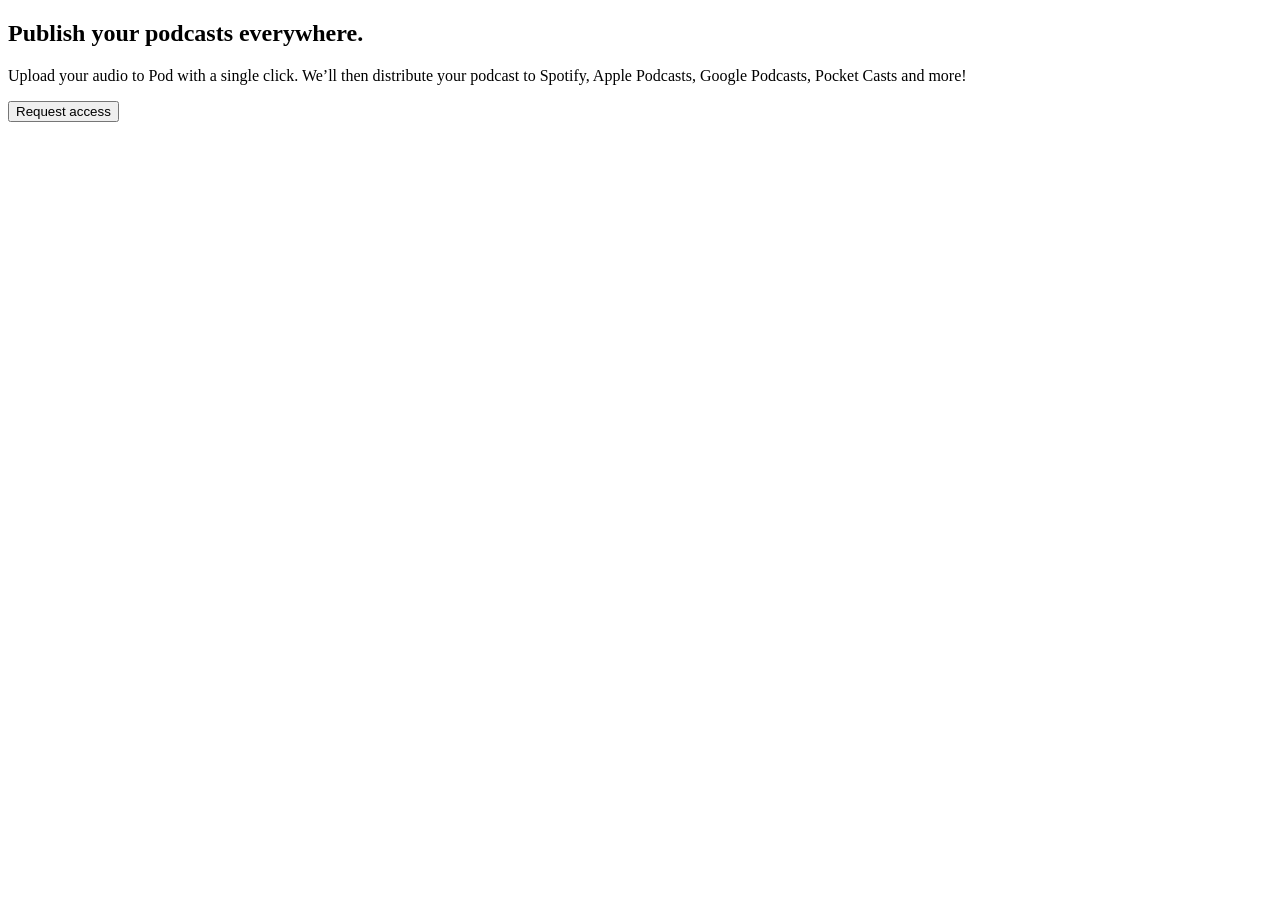
==== starter-code/index.html @ 905088be "initalized starting files" ====
<!DOCTYPE html>
<html lang="en">
<head>
  <meta charset="UTF-8">
  <meta name="viewport" content="width=device-width, initial-scale=1.0">
  <link rel="stylesheet" href="./style.css">
  <link rel="icon" type="image/png" sizes="32x32" href="./assets/favicon-32x32.png">
  
  
  <title>Frontend Mentor | Pod request access landing page</title>
</head>
<body>
  <main>
    <section>
      <div>
        <h1>Publish your podcasts <span>everywhere.</span> </h1>
        <p>
          Upload your audio to Pod with a single click. We’ll then distribute your podcast to Spotify, 
        Apple Podcasts, Google Podcasts, Pocket Casts and more!
        </p> 
      </div>
      <button>Request access</button> 
    </section>
    
  </main>
  
</body>
</html>
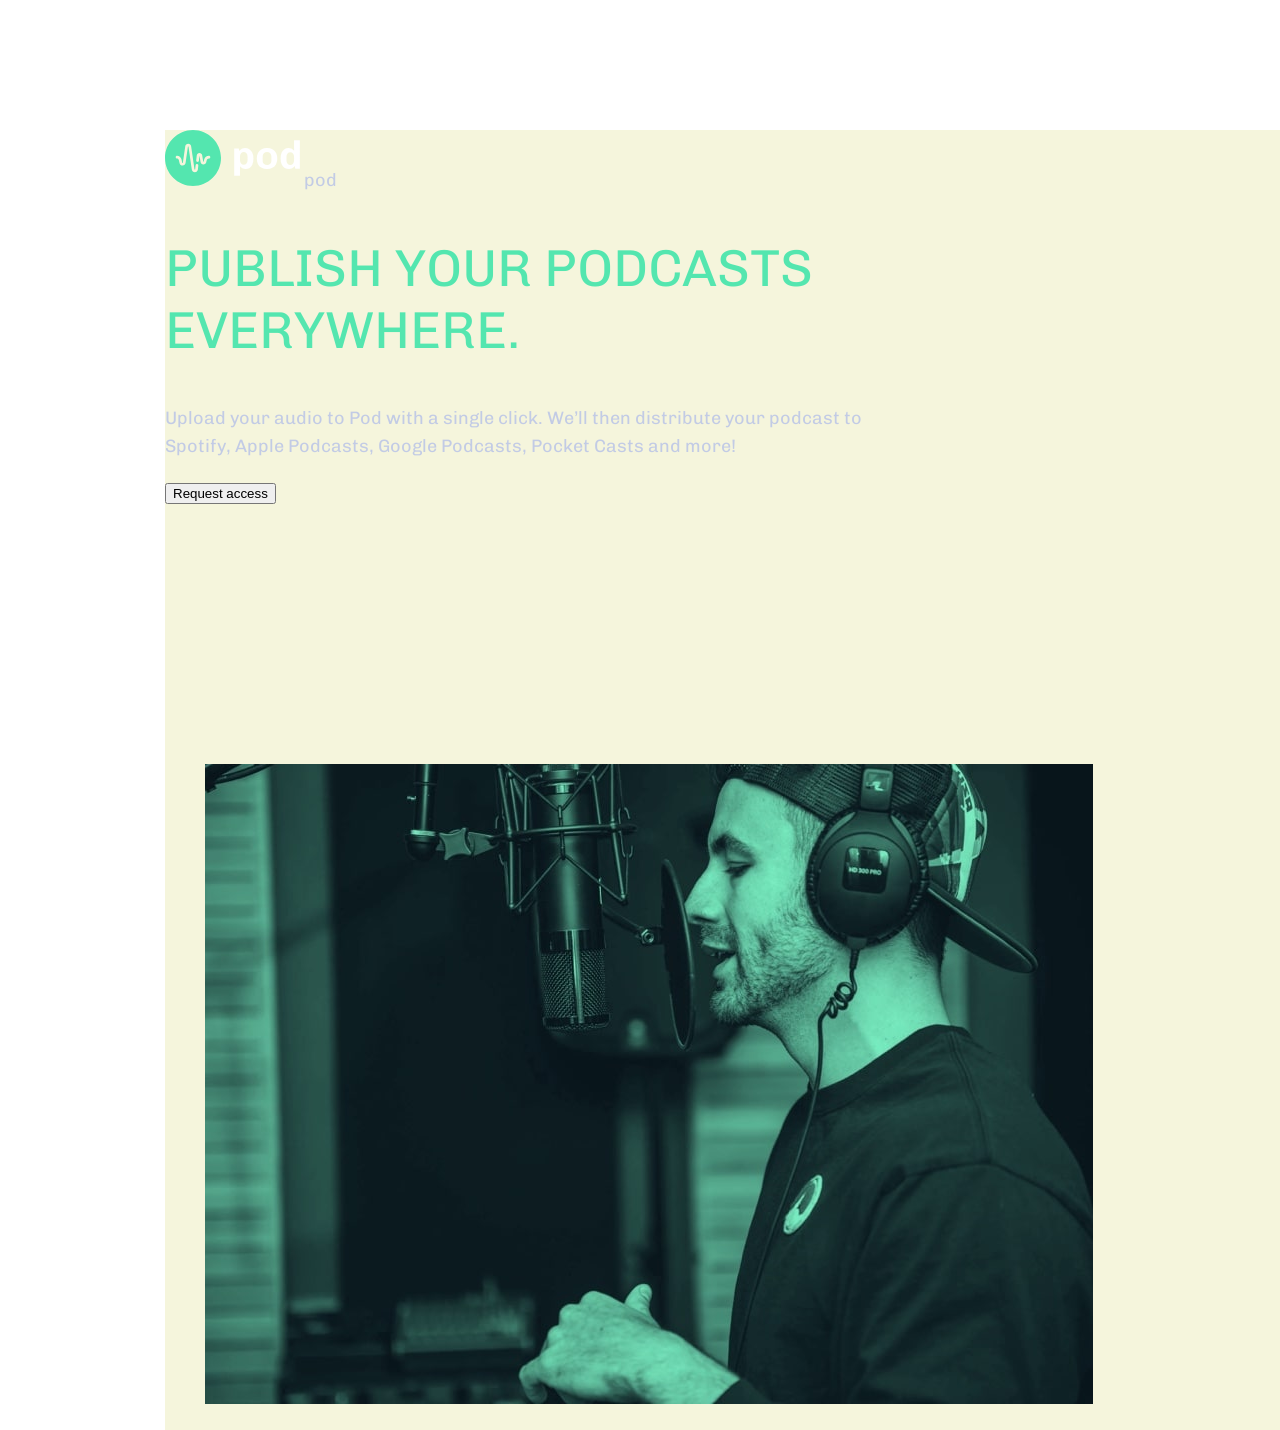
==== commit 688777e4: "first commit" ====
--- a/starter-code/index.html
+++ b/starter-code/index.html
@@ -3,6 +3,7 @@
 <head>
   <meta charset="UTF-8">
   <meta name="viewport" content="width=device-width, initial-scale=1.0">
+  <link href="https://fonts.googleapis.com/css2?family=Chivo:wght@300;400;700&display=swap" rel="stylesheet">
   <link rel="stylesheet" href="./style.css">
   <link rel="icon" type="image/png" sizes="32x32" href="./assets/favicon-32x32.png">
   
@@ -11,7 +12,11 @@
 </head>
 <body>
   <main>
-    <section>
+    <div class="logo">
+      <img src="./assets/desktop/logo.svg" alt="">
+      <span>pod</span>
+    </div>
+    <section class="left-section">
       <div>
         <h1>Publish your podcasts <span>everywhere.</span> </h1>
         <p>
@@ -21,6 +26,13 @@
       </div>
       <button>Request access</button> 
     </section>
+
+    <section>
+      <figure>
+        <img src="./assets/desktop/image-host.jpg" alt="">
+      </figure>
+     
+    </section>
     
   </main>
   
--- a/starter-code/style.css
+++ b/starter-code/style.css
@@ -0,0 +1,35 @@
+body{
+    font-family: Chivo;
+    font-size: 18px;
+    line-height: 28px;
+    color: #C2CBE5;
+    ;
+    /* background:#121725 */
+}
+main{
+    position: absolute;
+    width: 1275px;
+    weight: 640px;
+    left: 165px;
+    top: 130px;
+    background-color: beige;
+}
+h1{
+    font-size: 52px;
+    font-style: normal;
+    font-weight: 400;
+    line-height: 62px;
+    letter-spacing: 0px;
+    text-align: left;
+    text-transform: uppercase;
+    color: #54E6AF;
+
+}
+.left-section{
+height: 509px;
+width: 723px;
+left: 165px;
+top: 261px;
+border-radius: 0px;
+
+}
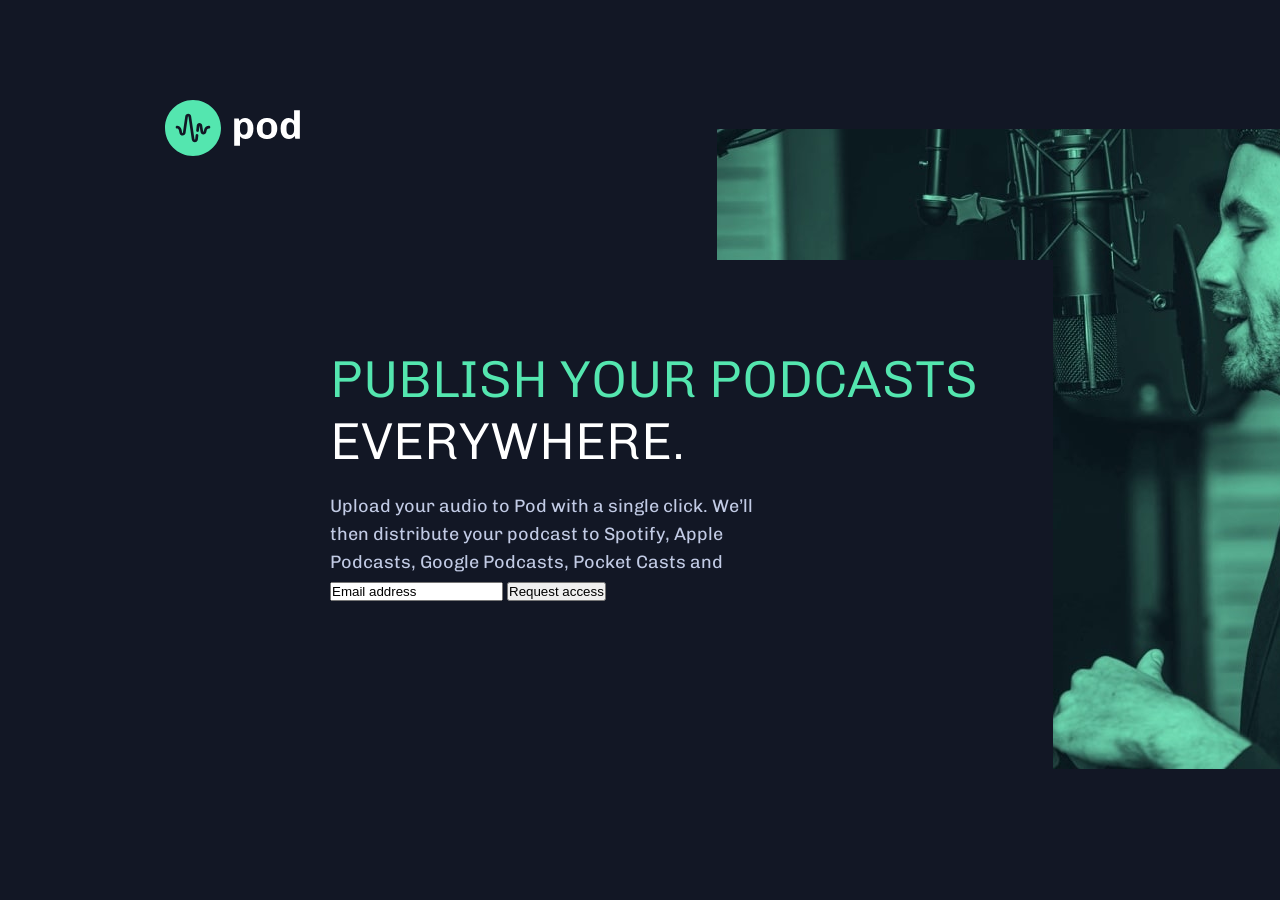
==== commit ea1800b3: "designed first part of architecture" ====
--- a/starter-code/index.html
+++ b/starter-code/index.html
@@ -14,22 +14,24 @@
   <main>
     <div class="logo">
       <img src="./assets/desktop/logo.svg" alt="">
-      <span>pod</span>
     </div>
     <section class="left-section">
       <div>
-        <h1>Publish your podcasts <span>everywhere.</span> </h1>
+        <h1>Publish your podcasts <span style="color: #ffffff;">everywhere.</span> </h1>
         <p>
           Upload your audio to Pod with a single click. We’ll then distribute your podcast to Spotify, 
         Apple Podcasts, Google Podcasts, Pocket Casts and more!
         </p> 
-      </div>
-      <button>Request access</button> 
+      <form action="">
+        <input type="text" id="email" name="email" value="Email address">
+        <input type="submit" value="Request access">
+      </form>
+    </div>
     </section>
 
-    <section>
+    <section class="right-section">
       <figure>
-        <img src="./assets/desktop/image-host.jpg" alt="">
+        <!-- <img src="./assets/desktop/image-host.jpg" alt=""> -->
       </figure>
      
     </section>
--- a/starter-code/style.css
+++ b/starter-code/style.css
@@ -1,35 +1,69 @@
+*{
+    margin: 0;
+    padding: 0;
+}
 body{
     font-family: Chivo;
     font-size: 18px;
     line-height: 28px;
     color: #C2CBE5;
-    ;
-    /* background:#121725 */
+    width: 1440px;
+    height: 900px;
+    background:#121725;
 }
 main{
     position: absolute;
     width: 1275px;
-    weight: 640px;
+    height: 640px;
     left: 165px;
     top: 130px;
-    background-color: beige;
+}
+figure{
+    background-image: url("./assets/desktop/image-host.jpg");
+    width: 962px;
+    height: 640px;
+
 }
 h1{
     font-size: 52px;
-    font-style: normal;
-    font-weight: 400;
+    font-weight: 300;
     line-height: 62px;
-    letter-spacing: 0px;
     text-align: left;
     text-transform: uppercase;
     color: #54E6AF;
+}
+p{  
+    width: 445px;
+    height: 84px;
+    margin-top: 20px;
+ 
+}
+.logo{
+    position: absolute;
+    width: 134.85px;
+    height: 56px;
+    top: -30px;
 
 }
 .left-section{
-height: 509px;
-width: 723px;
-left: 165px;
-top: 261px;
-border-radius: 0px;
+    position: absolute;
+    height: 509px;
+    width: 723px;
+    left: 165px;
+    top: 130px;
+    background:#121725;
+    z-index: 1;
+}
+.left-section div{
+    margin-top: 88px;
+    margin-right: 58px;
+}
+.right-section{
+
+    position: absolute;
+    width: 888px;
+    height: 640px;
+    left: 552px;
+    top: -1px;
 
 }
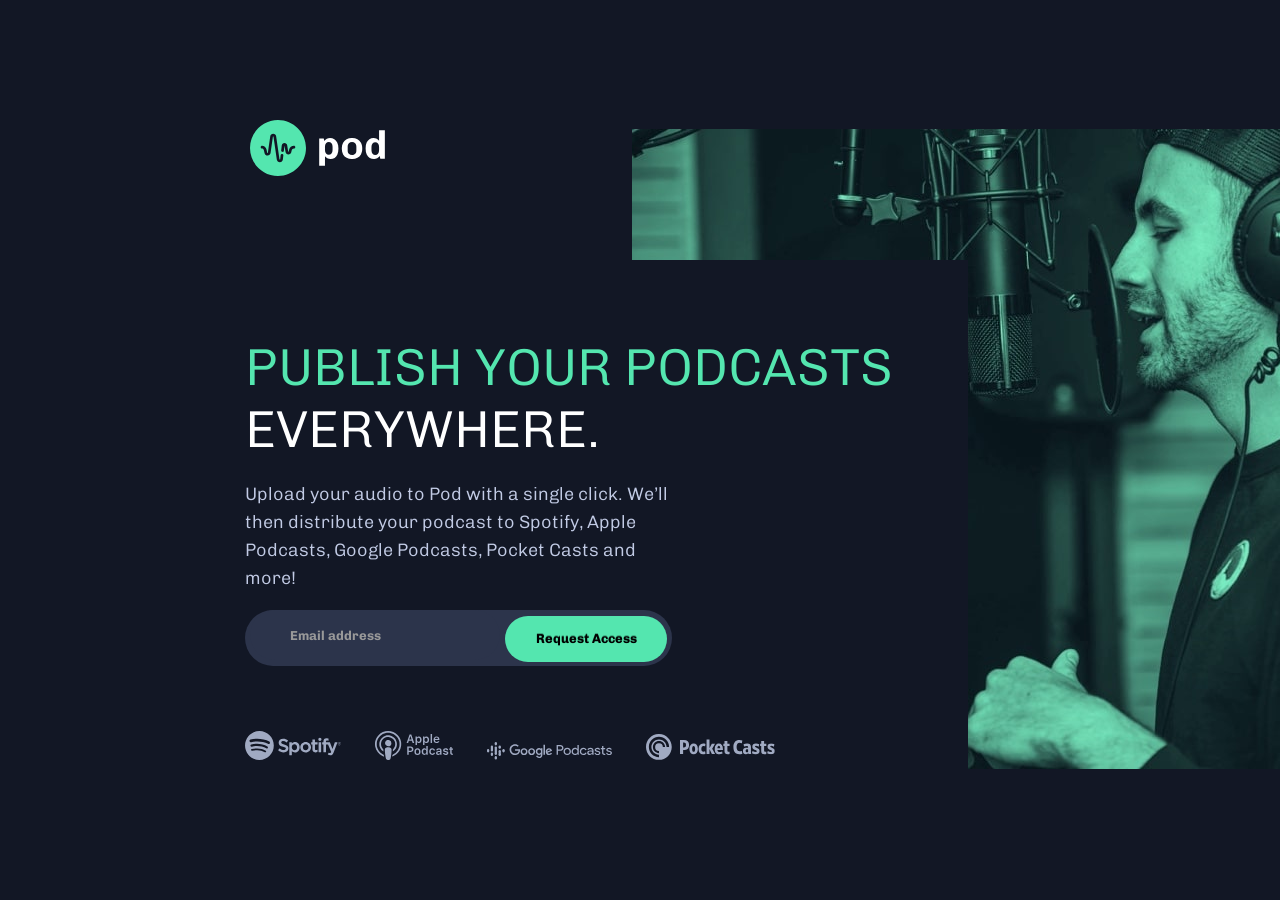
==== commit ff4f8b03: "worked on the form input and button" ====
--- a/starter-code/index.html
+++ b/starter-code/index.html
@@ -22,21 +22,27 @@
           Upload your audio to Pod with a single click. We’ll then distribute your podcast to Spotify, 
         Apple Podcasts, Google Podcasts, Pocket Casts and more!
         </p> 
-      <form action="">
-        <input type="text" id="email" name="email" value="Email address">
-        <input type="submit" value="Request access">
-      </form>
-    </div>
+        <div class="subscribe">
+          <form class="search-wrapper cf">
+            <input type="email" placeholder="Email address" required style="box-shadow: none">
+            <button type="submit">Request Access</button>
+        </form>
+        </div>
+      <div class="podcasts" style=" margin-top: 35px;">
+        <img src="./assets/desktop/spotify.svg" alt="">
+        <img src="./assets/desktop/apple-podcast.svg" alt="">
+        <img src="./assets/desktop/google-podcasts.svg" alt="">
+        <img src="./assets/desktop/pocket-casts.svg" alt="">
+      </div>
+      </div>
+    
     </section>
 
     <section class="right-section">
-      <figure>
-        <!-- <img src="./assets/desktop/image-host.jpg" alt=""> -->
-      </figure>
-     
+      <figure></figure>
     </section>
-    
+    <img src="./assets/desktop/bg-pattern-dots.svg" alt="">
   </main>
-  
+
 </body>
 </html>
--- a/starter-code/style.css
+++ b/starter-code/style.css
@@ -1,69 +1,141 @@
-*{
-    margin: 0;
-    padding: 0;
+* {
+  margin: 0;
+  padding: 0;
 }
-body{
-    font-family: Chivo;
-    font-size: 18px;
-    line-height: 28px;
-    color: #C2CBE5;
-    width: 1440px;
-    height: 900px;
-    background:#121725;
+body {
+  font-family: Chivo;
+  font-size: 18px;
+  line-height: 28px;
+  color: #c2cbe5;
+  width: 1440px;
+  height: 900px;
+  background: #121725;
+  overflow-x: hidden;
 }
-main{
-    position: absolute;
-    width: 1275px;
-    height: 640px;
-    left: 165px;
-    top: 130px;
+main {
+  position: absolute;
+  width: 1275px;
+  height: 640px;
+  left: 80px;
+  top: 130px;
 }
-figure{
-    background-image: url("./assets/desktop/image-host.jpg");
-    width: 962px;
-    height: 640px;
+figure {
+  background-image: url("./assets/desktop/image-host.jpg");
+  width: 962px;
+  height: 640px;
+}
+h1 {
+  font-size: 52px;
+  font-weight: 300;
+  line-height: 62px;
+  text-align: left;
+  text-transform: uppercase;
+  color: #54e6af;
+}
+p {
+  font-weight: 300;
+  width: 445px;
+  height: 84px;
+  margin-top: 20px;
+}
 
+img[src*="bg-pattern-dots"] {
+  position: absolute;
+  width: 232px;
+  height: 104px;
+  left: 1208px;
+  top: 590px;
 }
-h1{
-    font-size: 52px;
-    font-weight: 300;
-    line-height: 62px;
-    text-align: left;
-    text-transform: uppercase;
-    color: #54E6AF;
+.logo {
+  position: absolute;
+  width: 134.85px;
+  height: 56px;
+  top: -10px;
+  left: 170px;
 }
-p{  
-    width: 445px;
-    height: 84px;
-    margin-top: 20px;
- 
+.left-section {
+  position: absolute;
+  height: 509px;
+  width: 723px;
+  left: 165px;
+  top: 130px;
+  background: #121725;
+  z-index: 1;
 }
-.logo{
-    position: absolute;
-    width: 134.85px;
-    height: 56px;
-    top: -30px;
+.left-section div {
+  margin-top: 76px;
+  margin-right: 58px;
+}
+.right-section {
+  position: absolute;
+  width: 888px;
+  height: 640px;
+  left: 552px;
+  top: -1px;
+}
+.subscribe {
+  position: relative;
+  bottom: 30px;
+  width: 427px;
+  height: 56px;
+}
+.podcasts img {
+  margin-right: 30px;
+}
 
+/* Form styling */
+.search-wrapper {
+  width: 427px;
+  height: 56px;
+  margin-top: 20px;
+  border-radius: 40px;
+  background: #2c344b;
+  /* box-shadow: 0 4px 20px -2px #e9e9e9; */
 }
-.left-section{
-    position: absolute;
-    height: 509px;
-    width: 723px;
-    left: 165px;
-    top: 130px;
-    background:#121725;
-    z-index: 1;
+/* Form text input */
+input {
+  color: #fff;
+  text-indent: 15px;
 }
-.left-section div{
-    margin-top: 88px;
-    margin-right: 58px;
+.search-wrapper input {
+  padding-left: 20px;
+  width: 240px;
+  height: 30px;
+  padding: 10px 5px;
+  float: left;
+  border: 0;
+  background: #2c344b;
+  border-radius: 28px;
+  margin-left: 5px;
+  font: bold 13px "Chivo";
 }
-.right-section{
+.search-wrapper input::-webkit-input-placeholder {
+  color: #999;
+  padding-left: 20px;
+}
+.search-wrapper input:focus {
+  outline: 0;
+  background: #2c344b;
+  box-shadow: 0 0 2px rgba(0, 0, 0, 0.8) inset;
+}
 
-    position: absolute;
-    width: 888px;
-    height: 640px;
-    left: 552px;
-    top: -1px;
-
-}+/* Form submit button */
+.search-wrapper button {
+  /* overflow: visible; */
+  font: bold 13px "Chivo";
+  margin-top: 5.5px;
+  margin-right: 5px;
+  float: right;
+  border: 0;
+  padding: 0;
+  cursor: pointer;
+  height: 46px;
+  width: 162px;
+  /* color: #2c344b; */
+  background: #54e6af;
+  border-radius: 28px;
+  text-shadow: 0 -1px 0 rgba(0, 0, 0, 0.3);
+}
+.search-wrapper button:hover {
+  background: #b3ffe2;
+}
